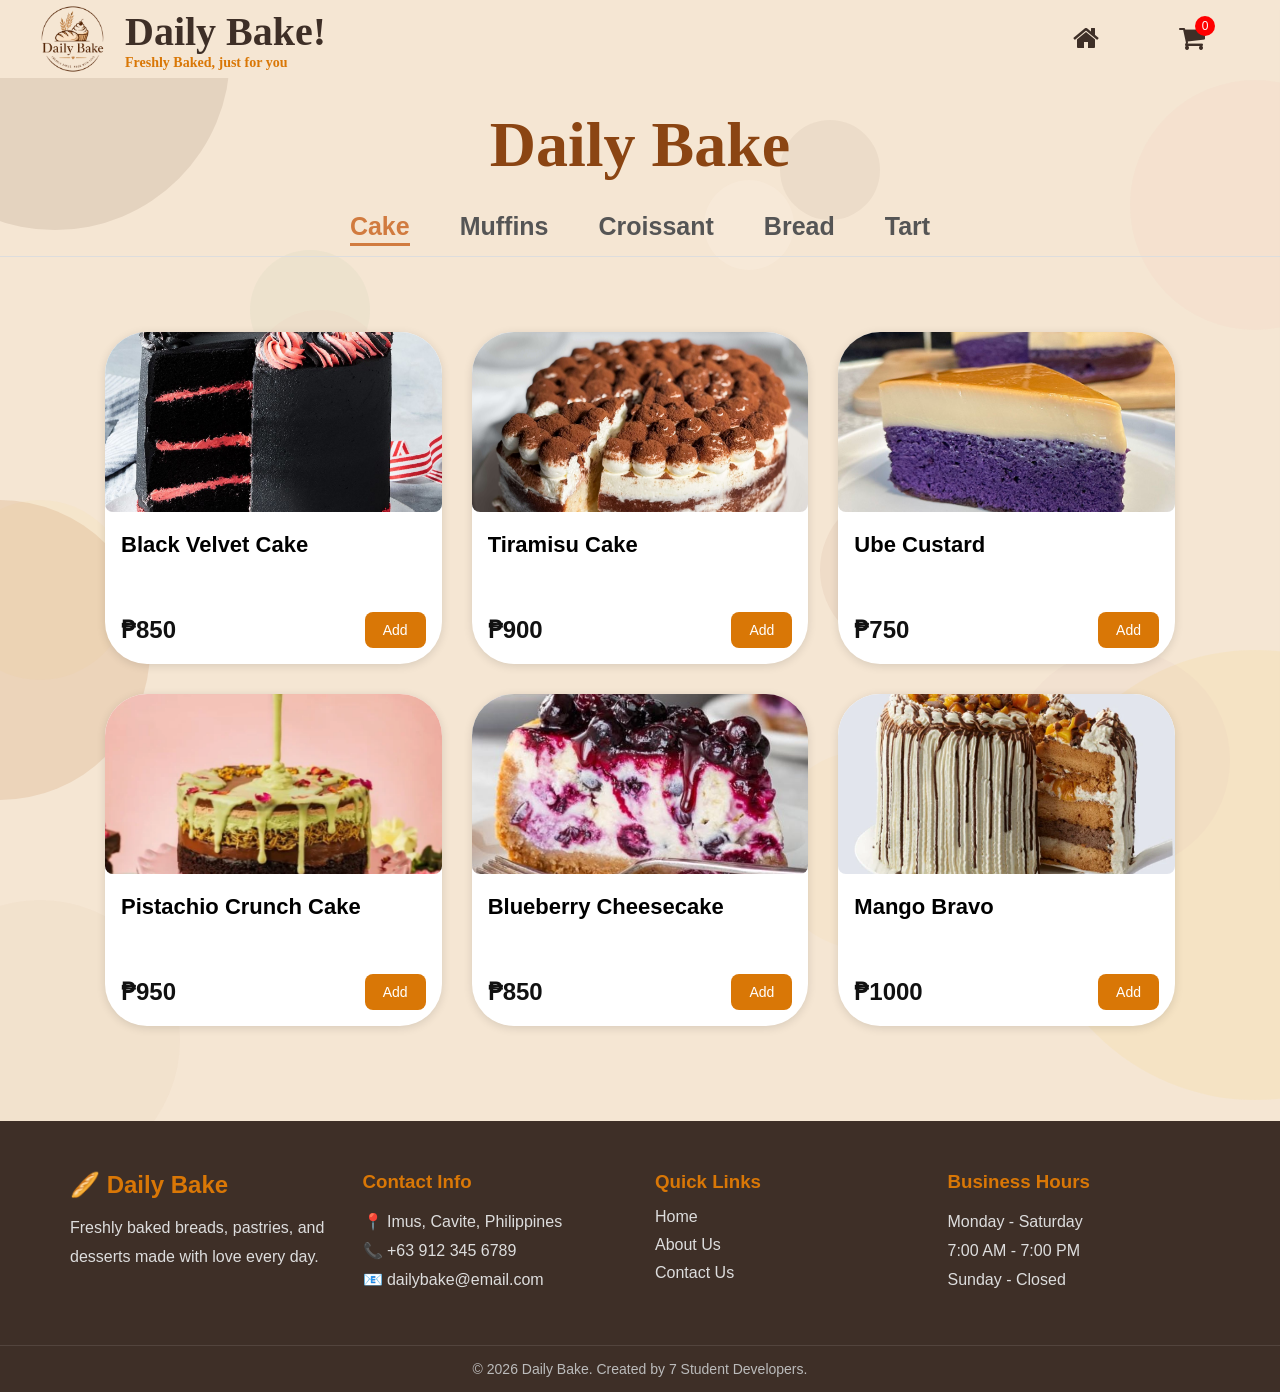
==== allproduct.html @ 9dbe61f8 "Add files via upload" ====
<!DOCTYPE html>
<html lang="en">
<head>
    <meta charset="UTF-8">
    <meta name="viewport" content="width=device-width, initial-scale=1.0">
    <title>All Products</title>
    <link rel="stylesheet" href="https://cdnjs.cloudflare.com/ajax/libs/font-awesome/4.7.0/css/font-awesome.min.css">
    <link rel="stylesheet" href="bakery.css">

</head>

<body>

<header>

    <div class="Logo">  
        <img src="lugu2.png" alt="Daily Bake Logo" onclick="window.location.href='index.html'">
        <h1> Daily Bake!<br>
        <p> Freshly Baked, just for you </p>
        </h1>
        
    </div>

    <nav class="TopBar">
        <a href="index.html"><i class="fa fa-home" style="font-size:28px"></i></a>
        <div class="cart" id="cartBtn">
            <i class="fa fa-shopping-cart" style="font-size:28px"></i>
            <span id="cartCount">0</span>
        </div>
    </nav>

</header> 

<div class="cart-sidebar" id="cartSidebar">

    <div class="cart-header">
        <h2>Your Cart</h2>
        <span id="closeCart">&times;</span>
    </div>

    <div class="cart-items" id="cartItems">
        <p class="empty-cart">Your cart is empty</p>
    </div>

    <div class="cart-footer">
        <h3>Total: ₱<span id="cartTotal">0</span></h3>

        <button id="checkoutBtn" class="checkout-btn">
            Checkout
        </button>
    </div>

</div>

<div class="cart-overlay" id="cartOverlay"></div>

<section class="CATEGORIES">
    <h1> Daily Bake </h1>
        <div class="menu">
            <div class="button">
                <a onclick="showCategory('cake')" class="active">Cake</a>
            </div>

            <div class="button">    
                <a onclick="showCategory('muffins')">Muffins</a>

            </div>

            <div class="button">

                <a onclick="showCategory('croissant')">Croissant</a>

            </div>
            <div class="button">

                <a onclick="showCategory('bread')">Bread</a>

            </div>
            <div class="button">

                <a onclick="showCategory('tart')">Tart</a>
            </div>
        </div>

</section>

        <div class="GRIDS">
        
        <div class="circle circle1"></div>
        <div class="circle circle2"></div>
        <div class="circle circle3"></div>
        <div class="circle circle4"></div>
        <div class="circle circle5"></div>
        <div class="circle circle6"></div>
        <div class="circle circle7"></div>
        <div class="circle circle8"></div>
        <div class="circle circle9"></div>
        <div class="circle circle10"></div>
        <div class="circle circle11"></div>
        <div class="circle circle12"></div>
        <div class="circle circle13"></div>
        <div class="circle circle14"></div>
        <div class="circle circle15"></div>
        <div class="circle circle16"></div>

            <div class="gallery">
                

                <div class="cards">
                    <img id="img1" src="products/Black Velvet Cake.jpg">

                    <div class="menuinfo">
                        <h3 id="title1">Black Velvet Cake</h3>
                        

                        <div class="cardbot">
                            <h4 class="price" id="price1">₱850</h4>
                            <button
                            id="btn1"
                            class="add-cart"
                            data-name="Black Velvet Cake"
                            data-image="products/Black Velvet Cake.jpg"
                            data-price="850">
                            Add
                        </button>
                        </div>
                    </div>
                </div>

                <div class="cards">
                    <img id="img2" src="products/TIRAMISU.jpg">  
                    <div class="menuinfo">
                        <h3 id="title2">Tiramisu Cake</h3>
                        

                        <div class="cardbot">
                            <h4 class="price" id="price2">₱900</h4>
                            <button
                            id="btn2"
                            class="add-cart"
                            data-name="Tiramisu Cake"
                            data-image="products/TIRAMISU.jpg"
                            data-price="900">
                            Add
                        </button>
                        </div>
                    </div>
                </div>

                <div class="cards">
                    <img id="img3" src="products/Ube.jpg">
                    <div class="menuinfo">
                        <h3 id="title3">Ube Custard</h3>
                        

                        <div class="cardbot">
                            <h4 class="price" id="price3">₱750</h4>
                            <button
                            id="btn3"
                            class="add-cart"
                            data-name="Ube Custard"
                            data-image="products/Ube.jpg"
                            data-price="750">
                            Add
                        </button>
                        </div>
                    </div>    
                </div>

                <div class="cards">
                    <img id="img4" src="products/Pistachio Crunch Cake.webp">
                    <div class="menuinfo">
                        <h3 id="title4">Pistachio Crunch Cake</h3>
                        

                        <div class="cardbot">
                            <h4 class="price" id="price4">₱950</h4>
                            <button
                            id="btn4"
                            class="add-cart"
                            data-name="Pistachio Crunch Cake"
                            data-image="products/Pistachio Crunch Cake.webp"
                            data-price="950">
                            Add
                        </button>
                        </div>
                    </div>
                </div>

                <div class="cards">
                    <img id="img5" src="products/Blueberry Cheesecake.jpg">
                    <div class="menuinfo">
                        <h3 id="title5">Blueberry Cheesecake</h3>
                        

                        <div class="cardbot">
                            <h4 class="price" id="price5">₱850</h4>
                            <button
                            id="btn5"
                            class="add-cart"
                            data-name="Blueberry Cheesecake"
                            data-image="products/Blueberry Cheesecake.jpg"
                            data-price="850">
                            Add
                        </button>
                        </div>
                    </div>
                </div>

                <div class="cards">
                    <img id="img6" src="products/MangoBravo_1.webp">
                    <div class="menuinfo">
                        <h3 id="title6">Mango Bravo</h3>
                        

                        <div class="cardbot">
                            <h4 class="price" id="price6">₱1000</h4>
                            <button
                            id="btn6"
                            class="add-cart"
                            data-name="Mango Bravo"
                            data-image="products/MangoBravo_1.webp"
                            data-price="1000">
                            Add
                        </button>
                        </div>
                    </div>
                </div>

                

            </div>
        </div>

<script src="bakery.js"></script>
<script src="products/product.js"></script>

<footer>

    <div class="foot">

        <div class="footinfo">
            <h2>🥖 Daily Bake</h2>
            <p>
                Freshly baked breads, pastries, and desserts made with love every day.
            </p>
        </div>

        <div class="footinfo">
            <h3>Contact Info</h3>

            <p>📍 Imus, Cavite, Philippines</p>
            <p>📞 +63 912 345 6789</p>
            <p>📧 dailybake@email.com</p>
        </div>

        <div class="footinfo">
            <h3>Quick Links</h3>

            <a href="index.html">Home</a>
            <a href="aboutus.html">About Us</a>
            <a href="contactus.html">Contact Us</a>
        </div>

        <div class="footinfo">
            <h3>Business Hours</h3>

            <p>Monday - Saturday</p>
            <p>7:00 AM - 7:00 PM</p>
            <p>Sunday - Closed</p>
        </div>

    </div>

    <div class="footbot">
        <p>
            © 2026 Daily Bake. Created by 7 Student Developers.
        </p>
    </div>

</footer>
</body>
</html>
---- bakery.css ----
*{
    margin:0;
    padding:0;
    box-sizing:border-box;
}

/* Body */
body{
    background: #f5e6d3;
    font-family: sans-serif;
    cursor: url("Baguette.png"), auto;
    overflow-x:hidden;

}

/* Header */
header{
    background: #f5e6d3;
    color:#3e2f27;
    display:flex;
    align-items: center;
    justify-content: space-between;
    padding: 5px 15px;
    position: sticky;
    top: 0;
    z-index: 4;

}

.Logo{
    font-family:Cambria, Cochin, Georgia, Times, 'Times New Roman', serif;
    display:flex;
    align-items: center;
    justify-content: space-between;
}

.Logo h1{
    font-size: 40px;
    margin:0;
}

.Logo p{
    color:#d97706;
    margin:0;
    font-size:14px;
    
}

.Logo img{
    width: 110px;
    cursor: pointer;
    padding-left: 25px;
    padding-right: 20px;
}

.TopBar{
    font-family:'Franklin Gothic Medium', 'Arial Narrow', Arial, sans-serif;
    display:flex;
    gap:80px;
    text-align: right;
    padding-right: 60px;
}


.TopBar a{
    color:#3e2f27;
    font-size:22px;
    transition:0.3s;
    text-decoration:none;
}

.TopBar a:hover{
    color:#d97706;
    transform:translateY(-2px); 
}

/* Cart */

.cart{
    position: relative;
    display: flex;
    font-size: 24px;
    cursor: pointer;
}

.cart:hover{
    color:#d97706;
    transform:translateY(-2px); 


}

/* Hero Page */
.MainPage{
    position: relative;
    min-height:50vh;
    display:flex;
    align-items:center;
    justify-content:space-between;
    padding:150px 8%;
    overflow: hidden;
    
}
.background{
    position:absolute;
    inset: 0;
    background: linear-gradient(rgba(0,0,0,0.7),rgba(0,0,0,0.7));
    background-image: url("bg3.png");
    background-size: cover;
    background-position: center;

}

.Message{
    width: 60%;
    z-index: 1;
    padding-top: 10px;
    color: #fff8f0;
    font-family:Cambria, Cochin, Georgia, Times, 'Times New Roman', serif;
}

.Message h3{
    font-size: 1.8rem;
    color: #d97706;
}

.Message h2{
    font-family:cursive;
    font-size: 4.5rem;
    
}
.Message p{
    color: #fff8f0;
    margin:0;
    font-size: 1.1rem;
    margin-bottom:30px; 
    
}

.Message button{
    background:#d97706;
    color:white;
    border:none;
    padding:14px 35px;
    font-size:16px;
    font-weight:600;
    border-radius:8px;
    cursor:pointer;
    transition:0.3s;
}
.Message button:hover{
    background:#bb4d00;
    transform:translateY(-2px); 
}

/* MOving image */

.BakeImage{
    width: 650px;
    height: 350px;
    position: relative;
    border-radius: 30px;
    box-shadow: 0 0 8px 2px rgba(88, 79, 54, 0.986);
    overflow: hidden;

}

.BakeImage .slide img{
    width: 100%;
    height: 100%;
    position: absolute;
    object-fit: scale-down cover;

}

.BakeImage .slide img:not(.active){
    top: 0;
    left: -100%;
}
span.next, span.prev{
    position: absolute;
    top: 50%;
    transform: translateY(-50%);
    padding: 14px;
    color: #fff8f0;
    font-size: 24px;
    font-weight: bold;
    transition: 0.5s;
    border-radius: 3px;
    user-select: none;
    cursor: pointer;
    z-index: 1;
}

span.next{
    right: 5px;
}
span.prev{
    left: 5px;
}

span.next:hover, span.prev:hover{
    background-color: #b45309;
    opacity: 0.8;
}

.tuldok{
    position: absolute;
    bottom: 5px;
    z-index: 3;
    left: 50%;
    transform: translateX(-50%);
}

.tuldok .dot{
    width: 15px;
    height: 15px;
    margin: 0px 2px;
    border: 3px solid #fff8f0;
    border-radius: 50%;
    display: inline-block;
    transition: background-color 0.6s ease;
}

.tuldok .active{
    background-color: #555;
}

/* JS */
@keyframes next1{
    from{
        Left: 0%
    }
    to{
        left: -100%;
    }
}

@keyframes next2{
    from{
        Left: 100%
    }
    to{
        left: 0%;
    }
}

@keyframes prev1{
    from{
        Left: 0%
    }
    to{
        left: -100%;
    }
}

@keyframes prev2{
    from{
        Left: 100%
    }
    to{
        left: 0%;
    }
}

/* Top products */

.TopProducts h1{
    margin: 30px;
    font-family: Georgia, serif;
    text-align: center;
    color:#8B4513;
    font-size: 4rem;

}
.TopProducts p{
    text-align:center;
    color:#444;
    max-width:650px;
    margin:0 auto 30px;
    line-height:1.5;
}

.viewmore  {
    text-align:center;
    margin-top:40px;
    padding-bottom: 50px;
}

.viewmorebtn button{
    background:#d97706;
    color:white;
    border:none;
    padding:14px 35px;
    font-size:16px;
    font-weight:600;
    border-radius:8px;
    cursor:pointer;
    transition:0.3s;
}
.viewmorebtn button:hover{
    background:#b45309;
    transform:translateY(-2px); 
}

.Grid{
    display:grid;
    grid-template-columns:repeat(auto-fit, minmax(300px,1fr));
    gap:18px;
    padding: 20px 70px;
}

.card{
    background:white;
    border-radius:42px;
    overflow:hidden;
    box-shadow:0 2px 10px rgba(0,0,0,.12);

    margin: 5px;
}

.card img{
    width: 100%;
    height: 180px;
    object-fit: cover;
    border-radius: 8px;
    transition:.3s;
}

.card img:hover{
    transform:scale(1.1);
}

.cardinfo{
    padding:15px;
}

.cardinfo h3{
    margin-bottom:20px;
    height: 60px;
    font-size:22px;
}

.cardbot{
    display:flex;
    justify-content:space-between;
    align-items:center;
    margin-top:20px;
}

.price{
    font-size:24px;
    font-weight:bold;
    color:#111;
}

.card button{
    background:#d97706;
    border:none;
    color:white;
    padding:10px 18px;
    border-radius:8px;
    cursor:pointer;
    font-size:14px;
}

.card button:hover{
    background:#b45309;
}

/* About us */
.about-us{
    max-width:1000px;
    margin:50px auto;
    background:white;
    padding:40px;
    border-radius:15px;
    box-shadow:0 4px 15px rgba(0,0,0,0.1);
}

.about-us h2{
    text-align:center;
    color:#8B4513;
    margin-bottom:25px;
    font-size:36px;
}

.about-us p{
    line-height:1.8;
    color:#555;
    text-align:justify;
    margin-bottom:15px;
}


.team{
    margin-top:40px;
}

.team h3{
    text-align:center;
    color:#8B4513;
    margin-bottom:25px;
    font-size:30px;
}

.team-grid{
    display:grid;
    grid-template-columns:repeat(auto-fit,minmax(200px,1fr));
    gap:20px;
}

.member{
    background:#fafafa;
    border-radius:10px;
    padding:20px;
    text-align:center;
    box-shadow:0 2px 8px rgba(0,0,0,0.08);
}

.member img{
    width:100px;
    height:100px;
    border-radius:50%;
    object-fit:cover;
    margin-bottom:10px;
}

.member h4{
    color:#333;
    margin-bottom:5px;
}

.member p{
    text-align:center;
    margin:0;
    color:#777;
}

/* Footer */

footer{
    background:#3e2f27;
    color:white;
    margin-top:60px;
}

.foot{
    max-width:1200px;
    margin:auto;
    padding:50px 30px;
    display:grid;
    grid-template-columns:repeat(auto-fit,minmax(220px,1fr));
    gap:30px;
}

.footinfo h2,
.footinfo h3{
    color:#d97706;
    margin-bottom:15px;
}

.footinfo p{
    line-height:1.8;
    color:#ddd;
}

.footinfo a{
    display:block;
    color:#ddd;
    text-decoration:none;
    margin-bottom:10px;
    transition:0.3s;
}

.footinfo a:hover{
    color:#d97706;
    padding-left:5px;
}

.footbot{
    text-align:center;
    padding:15px;
    border-top:1px solid rgba(255,255,255,0.1);
}

.footbot p{
    color:#bbb;
    font-size:14px;
}


#cartCount{
    position:absolute;
    top:-8px;
    right:-10px;
    background:red;
    color:white;
    width:20px;
    height:20px;
    border-radius:50%;
    display:flex;
    justify-content:center;
    align-items:center;
    font-size:12px;
}


/* Contact */
.contact-us{
    max-width:1000px;
    margin:50px auto;
    background:white;
    padding:40px;
    border-radius:15px;
    box-shadow:0 4px 15px rgba(0,0,0,0.1);
}

.contact-us h1{
    text-align:center;
    color:#8B4513;
    margin-bottom:15px;
    font-size:40px;
}

.intro{
    text-align:center;
    color:#555;
    line-height:1.8;
    margin-bottom:40px;
}

.contact-container{
    display:grid;
    grid-template-columns:1fr 1fr;
    gap:40px;
}

.contact-info h2,
.contact-form h2{
    color:#8B4513;
    margin-bottom:20px;
}

.contact-info p{
    color:#555;
    line-height:1.8;
    margin-bottom:20px;
}

.contact-form form{
    display:flex;
    flex-direction:column;
    gap:15px;
}

.contact-form input,
.contact-form textarea{
    width:100%;
    padding:12px;
    border:1px solid #ddd;
    border-radius:8px;
    font-size:16px;
    outline:none;
}

.contact-form input:focus,
.contact-form textarea:focus{
    border-color:#d97706;
}

.contact-form button{
    background:#d97706;
    color:white;
    border:none;
    padding:12px;
    border-radius:8px;
    font-size:16px;
    font-weight:bold;
    cursor:pointer;
    transition:.3s;
}

.contact-form button:hover{
    background:#b45309;
    transform:translateY(-2px);
}


/* SIDEBAR */

.cart-sidebar{
    position:fixed;
    top:0;
    right:-420px;
    width:400px;
    height:100%;
    background:#f5e6d3;
    z-index:999;
    transition:.4s;
    display:flex;
    flex-direction:column;
    box-shadow:-5px 0 15px rgba(0,0,0,.2);
}

.cart-sidebar.active{
    right:0;
}

.cart-header{
    display:flex;
    justify-content:space-between;
    align-items:center;
    padding:20px;
    background:#3e2f27;
    color:#f5e6d3;
}

.cart-header span{
    font-size:30px;
    cursor:pointer;
    padding: 10px;
}

.cart-items{
    flex:1;
    overflow-y:auto;
    padding:20px;
}

.cart-item{
    display:flex;
    gap:15px;
    align-items:center;
    padding:15px 0;
    border-bottom:1px solid #ddd;
}

.cart-item-img{
    width:70px;
    height:70px;
    object-fit:cover;
    border-radius:10px;
    flex-shrink:0;
}

.cart-item-info{
    flex:1;
}

.cart-item h4{
    margin-bottom:5px;
    font-size:16px;
}

.qty-controls{
    display:flex;
    align-items:center;
    gap:10px;
    margin-top:10px;
}

.qty-controls button{
    width:30px;
    height:30px;
    border:none;
    background:#d97706;
    color:white;
    border-radius:5px;
    cursor:pointer;
}

.cart-footer{
    padding:20px;
    border-top:1px solid #ddd;
}

.cart-overlay{
    position:fixed;
    inset:0;
    background:rgba(0,0,0,.4);
    display:none;
    z-index:998;
}

.cart-overlay.active{
    display:block;
}

.empty-cart{
    text-align:center;
    color:gray;
}

.remove-btn{
    width:auto !important;
    min-width:90px;
    height:35px;
    padding:0 15px;
    background:#dc2626;
    color:white;
    border:none;
    border-radius:5px;
    cursor:pointer;
    white-space:nowrap;
}

.remove-btn:hover{
    background:#b91c1c;
}

.checkout-btn{
    width:100%;
    margin-top:15px;
    padding:12px;
    border:none;
    background:#d97706;
    color:white;
    font-size:16px;
    font-weight:bold;
    border-radius:8px;
    cursor:pointer;
}

.checkout-btn:hover{
    background:#b45309;
}

/* All Products */

.CATEGORIES h1{
    
    margin: 30px;
    font-family: Georgia, serif;
    text-align: center;
    color:#8B4513;  
    font-size: 4rem;
}

.GRIDS{
    display:grid;
    grid-template-columns:repeat(auto-fit, minmax(400px,1fr));
    gap:18px;
    padding: 20px 90px;
}

.menuinfo{
    padding:16px;
}

.menuinfo h3{
    margin-bottom:20px;
    height: 60px;
    font-size:22px;
}


.menu{
    font-family:'Franklin Gothic Medium', 'Arial Narrow', Arial, sans-serif;
    display:flex;
    justify-content:center;
    gap:50px;
    border-bottom:1px solid #ddd;
    padding-bottom:10px;
    margin-bottom:40px;
    
}

.menu .button a{
    text-decoration: none;
    color: #555;
    font-weight: 600;
    font-size: 25px;
    padding-bottom: 5px;
    transition: .3s;
    position: relative;
    display: inline-block; 
}

.menu a::after {
    content: "";
    position: absolute;
    left: 0;
    bottom: 0;
    width: 0%;
    height: 3px;
    background: #d17b3f;
    transition: 0.3s ease;
}   

.menu a.active::after {
    width: 100%;
}

.menu a.active {
    color: #d17b3f;
}

.menu .button a:hover{
    color:#d97706;
    cursor: pointer;
    transform:translateY(-5px);
}

.gallery{
    display:flex;
    justify-content:space-between;
    align-items:center;
    display:grid;
    grid-template-columns:repeat(3, 1fr);
    
}

.cards{
    background:white;
    border-radius:42px;
    overflow:hidden;
    box-shadow:0 2px 10px rgba(0,0,0,.12);

    margin: 15px;
}


.cards img{
    width: 100%;
    height: 180px;
    object-fit: cover;
    border-radius: 8px;
    transition:.3s;
}


.cards img:hover{
    transform:scale(1.1);
}

.cards button{
    background:#d97706;
    border:none;
    color:white;
    padding:10px 18px;
    border-radius:8px;
    cursor:pointer;
    font-size:14px;
}

.cards button:hover{
    background:#b45309;
}


.circle{
    position:fixed;
    border-radius:50%;
    z-index:-1;
    pointer-events:none;
}

.circle1{
    width:350px;
    height:350px;
    background:#6F4E37;
    opacity:.12;
    top:-120px;
    left:-120px;
}

.circle2{
    width:250px;
    height:250px;
    background:#F4B6B2;
    opacity:.10;
    top:80px;
    right:-100px;
}

.circle3{
    width:180px;
    height:180px;
    background:#F6D776;
    opacity:.08;
    top:500px;
    left:-50px;
}

.circle4{
    width:450px;
    height:450px;
    background:#F6D776;
    opacity:.15;
    bottom:-200px;
    right:-200px;
}
.circle5{
    width:300px;
    height:300px;
    background:#C68E5A;
    opacity:.20;
    bottom:100px;
    left:-150px;
}

.circle6{
    width:80px;
    height:80px;
    background:#D97706;
    opacity:.08;
    top:350px;
    right:150px;
}

.circle7{
    width:120px;
    height:120px;
    background:#A8C3A0;
    opacity:.10;
    top:250px;
    left:250px;
}

.circle8{
    width:220px;
    height:220px;
    background:#D8A7B1;
    opacity:.08;
    top:650px;
    right:50px;
}

.circle9{
    width:90px;
    height:90px;
    background:#FFF4E6;
    opacity:.25;
    top:180px;
    left:55%;
}

.circle10{
    width:160px;
    height:160px;
    background:#B46A55;
    opacity:.08;
    bottom:250px;
    right:300px;
}

.circle11{
    width:70px;
    height:70px;
    background:#F7C59F;
    opacity:.12;
    top:450px;
    left:70%;
}

.circle12{
    width:280px;
    height:280px;
    background:#D8B08C;
    opacity:.08;
    top:900px;
    left:-100px;
}

.circle13{
    width:140px;
    height:140px;
    background:#F4B6B2;
    opacity:.10;
    bottom:450px;
    left:250px;
}

.circle14{
    width:100px;
    height:100px;
    background:#6F4E37;
    opacity:.06;
    top:120px;
    right:400px;
}

.circle15{
    width:200px;
    height:200px;
    background:#F6D776;
    opacity:.07;
    top:750px;
    left:60%;
}

.circle16{
    width:60px;
    height:60px;
    background:#C68E5A;
    opacity:.15;
    bottom:350px;
    right:120px;
}
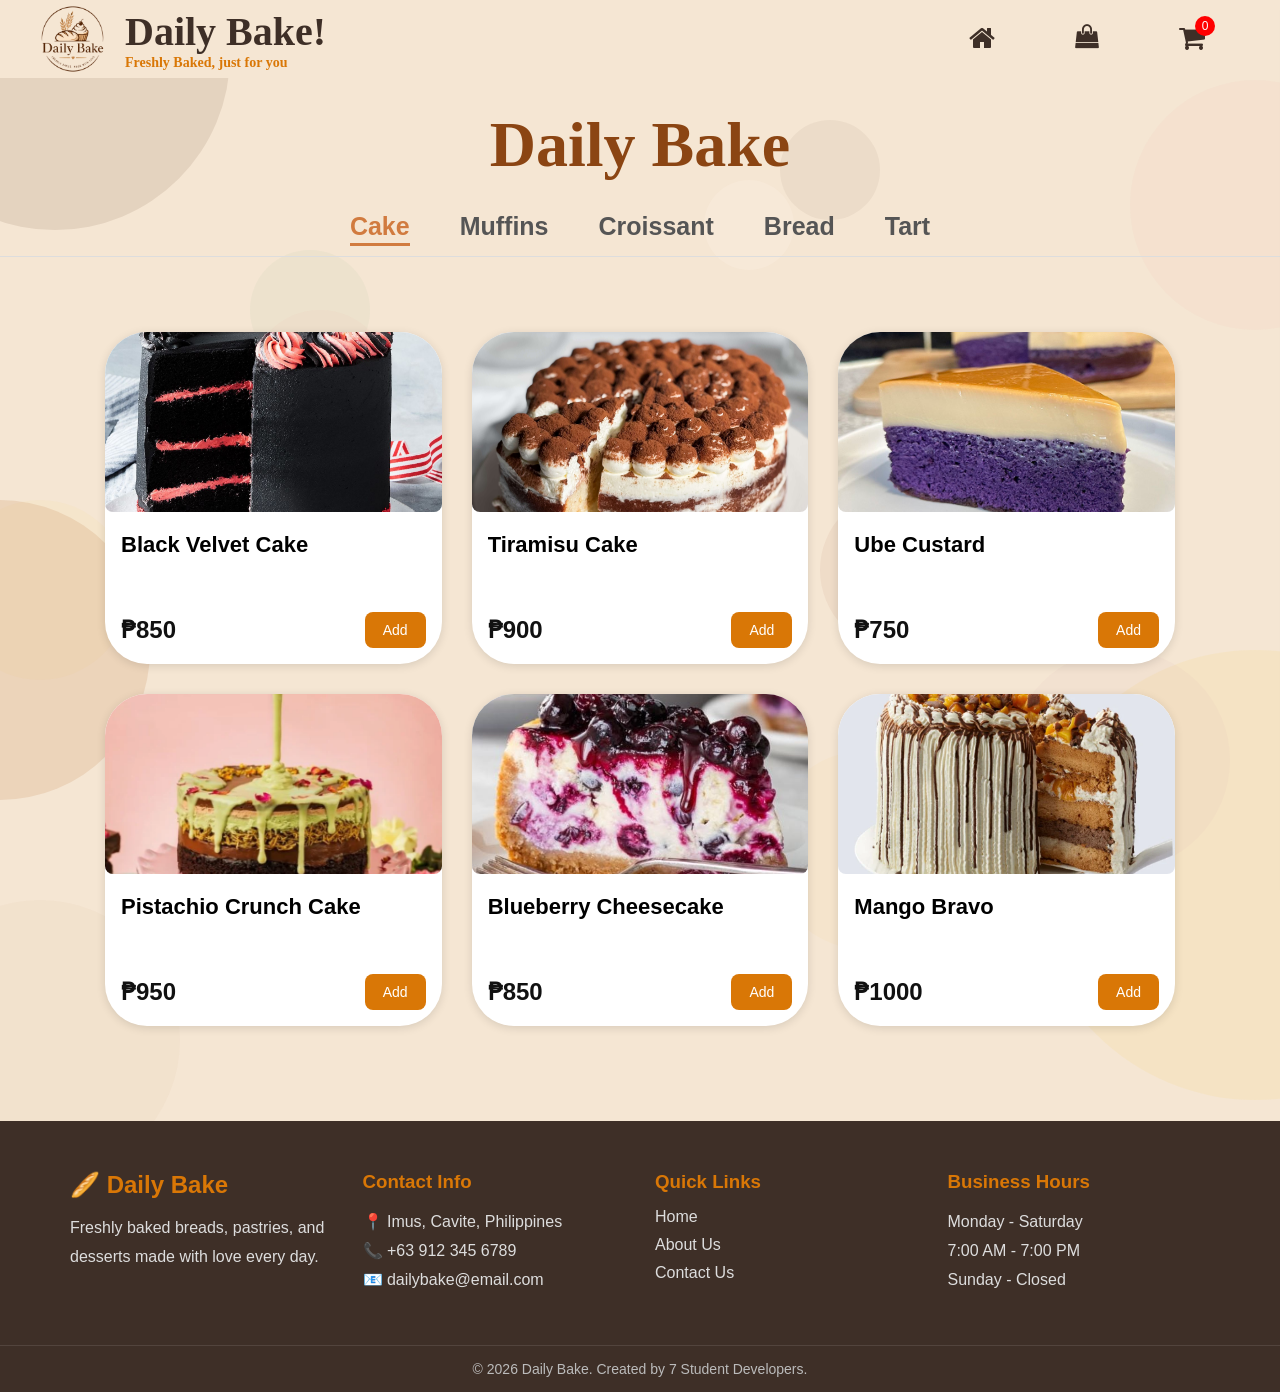
==== commit f95801d0: "Update allproduct.html" ====
--- a/allproduct.html
+++ b/allproduct.html
@@ -23,6 +23,7 @@
 
     <nav class="TopBar">
         <a href="index.html"><i class="fa fa-home" style="font-size:28px"></i></a>
+        <a href="allproduct.html"><i class="fa fa-shopping-bag" style="font-size:24px"></i></a>
         <div class="cart" id="cartBtn">
             <i class="fa fa-shopping-cart" style="font-size:28px"></i>
             <span id="cartCount">0</span>
@@ -258,8 +259,8 @@
             <h3>Quick Links</h3>
 
             <a href="index.html">Home</a>
-            <a href="aboutus.html">About Us</a>
-            <a href="contactus.html">Contact Us</a>
+            <a href="bakeryaboutus.html">About Us</a>
+            <a href="bakerycontactus.html">Contact Us</a>
         </div>
 
         <div class="footinfo">
@@ -280,4 +281,4 @@
 
 </footer>
 </body>
-</html>+</html>
